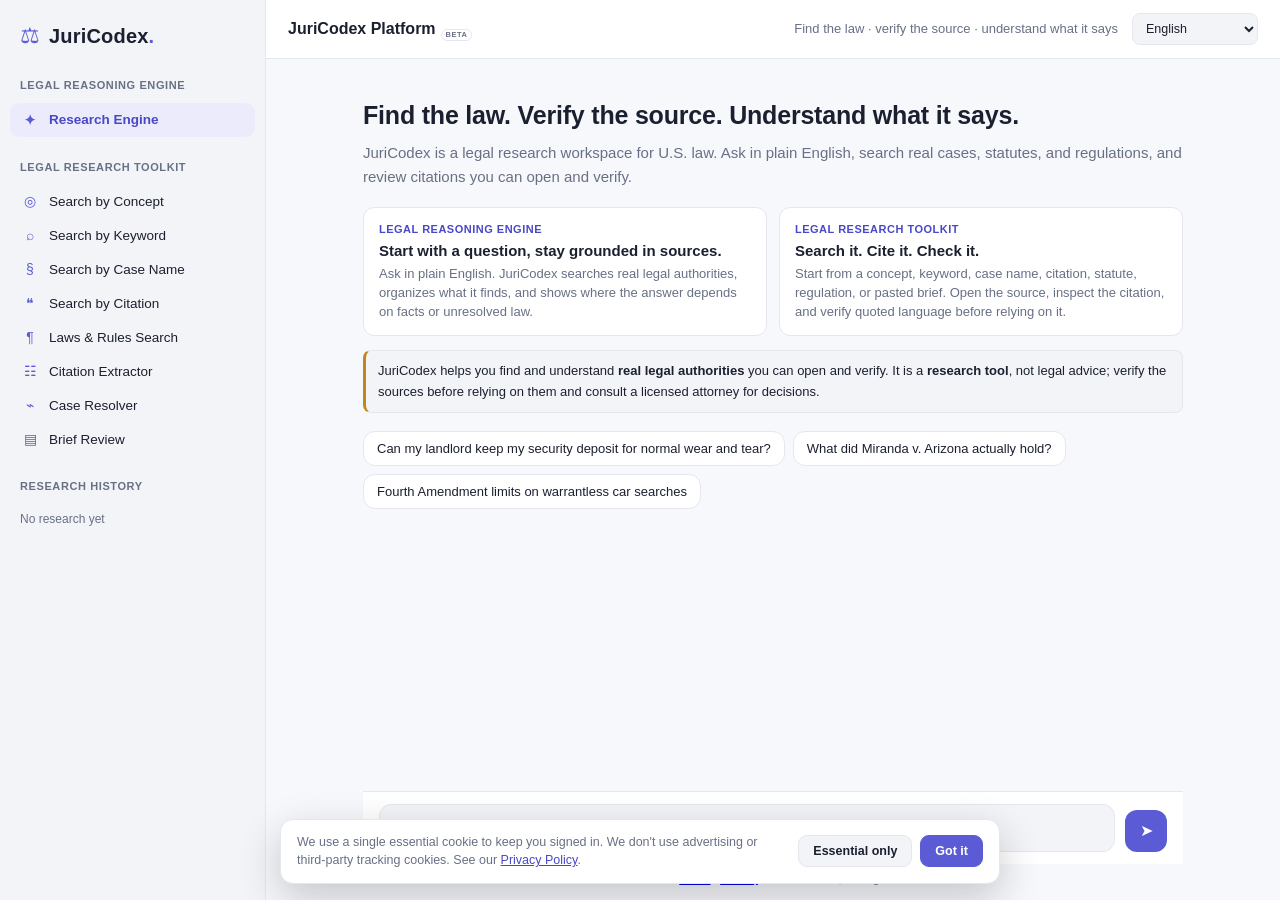
==== web/index.html @ 4fd3acd2 "copy: reposition JuriCodex landing around source-grounded legal research" ====
<!DOCTYPE html>
<html lang="en">
<head>
  <meta charset="UTF-8" />
  <meta name="viewport" content="width=device-width, initial-scale=1.0" />
  <title>JuriCodex — legal research grounded in sources you can verify</title>
  <meta name="description" content="JuriCodex is a legal research workspace for U.S. law. Ask in plain English, search real cases, statutes, and regulations, and review citations you can open and verify." />
  <!-- Backend API base. Empty = same-origin: the backend (juricodex.online)
       serves this frontend and the /api/* routes from the same host, so all
       requests, cookies and the OAuth callback stay first-party. -->
  <meta name="leagle-api-base" content="" />
  <link rel="stylesheet" href="style.css?v=20260612a" />
</head>
<body>
  <div class="app">
    <!-- ── Sidebar ─────────────────────────────────────────────── -->
    <aside class="sidebar" id="sidebar">
      <div class="side-brand">
        <span class="logo">⚖</span><span class="name">JuriCodex<span class="brand-dot">.</span></span>
      </div>

      <nav class="side-nav">
        <div class="nav-group">
          <div class="nav-group-title" data-i18n="nav.engineGroup">Legal Reasoning Engine</div>
          <button class="nav-item active" data-action="new">
            <span class="nav-ico">✦</span><span data-i18n="nav.researchEngine">Research Engine</span>
          </button>
        </div>

        <div class="nav-group">
          <div class="nav-group-title" data-i18n="nav.toolkitGroup">Legal Research Toolkit</div>
          <button class="nav-item" data-tool="concept"><span class="nav-ico">◎</span><span data-i18n="nav.concept">Search by Concept</span></button>
          <button class="nav-item" data-tool="keyword"><span class="nav-ico">⌕</span><span data-i18n="nav.keyword">Search by Keyword</span></button>
          <button class="nav-item" data-tool="case"><span class="nav-ico">§</span><span data-i18n="nav.case">Search by Case Name</span></button>
          <button class="nav-item" data-tool="citation"><span class="nav-ico">❝</span><span data-i18n="nav.citation">Search by Citation</span></button>
          <button class="nav-item" data-tool="laws"><span class="nav-ico">¶</span><span data-i18n="nav.laws">Laws &amp; Rules Search</span></button>
          <button class="nav-item" data-tool="extractor"><span class="nav-ico">☷</span><span data-i18n="nav.extractor">Citation Extractor</span></button>
          <button class="nav-item" data-tool="resolver"><span class="nav-ico">⌁</span><span data-i18n="nav.resolver">Case Resolver</span></button>
          <button class="nav-item" data-tool="brief"><span class="nav-ico">▤</span><span data-i18n="nav.brief">Brief Review</span></button>
        </div>

        <div class="nav-group history-group">
          <div class="nav-group-title" data-i18n="nav.history">Research History</div>
          <div class="history" id="history"></div>
        </div>
      </nav>

      <div class="side-account" id="account"><!-- rendered by app.js --></div>

    </aside>

    <!-- ── Main ────────────────────────────────────────────────── -->
    <div class="main">
      <header class="topbar">
        <button class="hamburger" id="hamburger" aria-label="Menu">☰</button>
        <div class="topbar-title">JuriCodex Platform<span class="beta-badge">Beta</span></div>
        <div class="topbar-tag" data-i18n="topbar.tag">Find the law · verify the source · understand what it says</div>
        <select id="langSelect" class="lang-select" aria-label="Language">
          <option value="en">English</option>
          <option value="es">Español</option>
          <option value="zh">中文</option>
          <option value="zh-TW">繁體中文</option>
          <option value="fr">Français</option>
          <option value="pt">Português</option>
          <option value="ko">한국어</option>
          <option value="ja">日本語</option>
          <option value="vi">Tiếng Việt</option>
        </select>
      </header>

      <main id="chat" class="chat">
        <div class="intro">
          <h1 data-i18n="intro.h1">Find the law. Verify the source. Understand what it says.</h1>
          <p data-i18n="intro.lead">
            JuriCodex is a legal research workspace for U.S. law. Ask in plain English,
            search real cases, statutes, and regulations, and review citations you can
            open and verify.
          </p>
          <div class="platform-split">
            <div class="platform-card">
              <div class="platform-kicker" data-i18n="intro.engineKicker">Legal Reasoning Engine</div>
              <h2 data-i18n="intro.engineTitle">Start with a question, stay grounded in sources.</h2>
              <p data-i18n="intro.engineBody">Ask in plain English. JuriCodex searches real legal authorities, organizes
                what it finds, and shows where the answer depends on facts or unresolved
                law.</p>
            </div>
            <div class="platform-card">
              <div class="platform-kicker" data-i18n="intro.toolkitKicker">Legal Research Toolkit</div>
              <h2 data-i18n="intro.toolkitTitle">Search it. Cite it. Check it.</h2>
              <p data-i18n="intro.toolkitBody">Start from a concept, keyword, case name, citation, statute, regulation,
                or pasted brief. Open the source, inspect the citation, and verify quoted
                language before relying on it.</p>
            </div>
          </div>
          <p class="disclaimer" data-i18n-html="intro.disclaimer">
            JuriCodex helps you find and understand <strong>real legal authorities</strong>
            you can open and verify. It is a <strong>research tool</strong>, not legal
            advice; verify the sources before relying on them and consult a licensed
            attorney for decisions.
          </p>
          <div class="examples">
            <button class="ex">Can my landlord keep my security deposit for normal wear and tear?</button>
            <button class="ex">What did Miranda v. Arizona actually hold?</button>
            <button class="ex">Fourth Amendment limits on warrantless car searches</button>
          </div>
        </div>
      </main>

      <form id="composer" class="composer" autocomplete="off">
        <textarea id="input" rows="1" placeholder="Ask in plain English…  (e.g. wrongful termination after reporting safety violations)"></textarea>
        <button id="send" type="submit" aria-label="Send">➤</button>
      </form>
      <div class="foot">JuriCodex · <a href="/terms.html" target="_blank" rel="noopener">Terms</a> · <a href="/privacy.html" target="_blank" rel="noopener">Privacy</a> · Research tool, not legal advice.</div>
    </div>
  </div>

  <!-- Sign-in gate: shown when a signed-out visitor tries to ask a question. -->
  <div class="login-overlay" id="loginModal" aria-hidden="true">
    <div class="login-card" role="dialog" aria-modal="true" aria-label="Sign in to ask">
      <button class="login-close" id="loginClose" aria-label="Close">✕</button>
      <div class="login-logo">⚖</div>
      <h2 class="login-title" data-i18n="login.title">Sign in to ask</h2>
      <p class="login-sub" data-i18n="login.sub">JuriCodex grounds every answer in real court opinions. Sign in to research and keep your work across devices.</p>
      <div class="login-body"><!-- provider buttons injected by app.js --></div>
      <p class="login-fine" data-i18n="login.fine">Free to use · We never post on your behalf.</p>
    </div>
  </div>

  <!-- Upgrade / pricing dialog: shown on the Upgrade button or a quota 402. -->
  <div class="login-overlay" id="upgradeModal" aria-hidden="true">
    <div class="login-card up-card" role="dialog" aria-modal="true" aria-label="Upgrade JuriCodex">
      <button class="login-close" id="upgradeClose" aria-label="Close">✕</button>
      <h2 class="login-title" data-i18n="upgrade.title">Choose a Platform workspace plan</h2>
      <p class="login-sub" data-i18n="upgrade.sub">Source-backed research, verification, history, and export.</p>
      <div class="up-body"><!-- plan cards injected by app.js --></div>
    </div>
  </div>

  <!-- Account settings dialog: opened from the gear in the sidebar account block. -->
  <div class="login-overlay" id="settingsModal" aria-hidden="true">
    <div class="login-card settings-card" role="dialog" aria-modal="true" aria-label="Settings">
      <button class="login-close" id="settingsClose" aria-label="Close">✕</button>
      <h2 class="login-title" data-i18n="settings.title">Settings</h2>
      <div class="settings-body"><!-- rendered by app.js --></div>
    </div>
  </div>

  <!-- Cookie consent: shown until the visitor accepts or declines. -->
  <div class="cookie-banner" id="cookieBanner" role="dialog" aria-live="polite" aria-label="Cookie notice">
    <div class="cookie-text">
      We use a single essential cookie to keep you signed in. We don't use
      advertising or third-party tracking cookies. See our
      <a href="/privacy.html" target="_blank" rel="noopener">Privacy Policy</a>.
    </div>
    <div class="cookie-actions">
      <button type="button" class="cookie-decline" id="cookieDecline">Essential only</button>
      <button type="button" class="cookie-accept" id="cookieAccept">Got it</button>
    </div>
  </div>

  <script src="app.js?v=20260612a"></script>
</body>
</html>
---- web/style.css ----
:root {
  --bg: #f7f8fb;
  --sidebar: #f3f4f8;
  --panel: #ffffff;
  --panel-2: #f3f4f8;
  --ink: #1b2030;
  --muted: #687085;
  --accent: #5b5bd6;
  --accent-2: #4848c8;
  --accent-soft: #ecebfb;
  --line: #e5e7ee;
  --good: #1f9d63;
  --good-soft: #e6f5ee;
  --warn: #c0871d;
  --maxw: 820px;
  --sidew: 266px;
}

* { box-sizing: border-box; }

html, body {
  margin: 0;
  height: 100%;
  background: var(--bg);
  color: var(--ink);
  font: 15px/1.6 -apple-system, BlinkMacSystemFont, "Segoe UI", Roboto, "Helvetica Neue", Arial, sans-serif;
}

.app { display: flex; height: 100%; }

/* ── Sidebar ──────────────────────────────────────────────────── */
.sidebar {
  flex: 0 0 var(--sidew);
  width: var(--sidew);
  background: var(--sidebar);
  border-right: 1px solid var(--line);
  display: flex;
  flex-direction: column;
  overflow: hidden;
}
.side-brand {
  display: flex; align-items: center; gap: 9px;
  padding: 18px 20px 16px;
}
.side-brand .logo { font-size: 22px; color: var(--accent); }
.side-brand .name { font-weight: 800; font-size: 20px; letter-spacing: .2px; }
.side-brand .brand-dot { color: var(--accent); }
.beta-badge {
  position: relative; top: 3px; margin-left: 5px;
  display: inline-flex; align-items: center; justify-content: center;
  padding: 1px 4px; border: 1px solid var(--line); border-radius: 999px;
  background: var(--panel); color: var(--muted);
  font-size: 7.5px; font-weight: 700; line-height: 1.05; letter-spacing: .45px; text-transform: uppercase;
}

.side-nav { flex: 1; overflow-y: auto; padding: 4px 10px 10px; }
.nav-group { margin-bottom: 18px; }
.nav-group-title {
  font-size: 11px; font-weight: 700; letter-spacing: .6px;
  text-transform: uppercase; color: var(--muted);
  padding: 4px 10px; margin-bottom: 4px;
}
.nav-item {
  display: flex; align-items: center; gap: 10px; width: 100%;
  background: transparent; border: 1px solid transparent;
  color: var(--ink); text-align: left;
  padding: 8px 10px; border-radius: 9px;
  font-size: 13.5px; cursor: pointer;
}
.nav-item:hover { background: #fff; border-color: var(--line); }
.nav-item.active { background: var(--accent-soft); border-color: transparent; color: var(--accent-2); font-weight: 600; }
.nav-ico { width: 18px; text-align: center; color: var(--accent); font-size: 14px; }

.history { display: flex; flex-direction: column; gap: 2px; }
.hist-item {
  display: block; width: 100%; text-align: left;
  background: transparent; border: none; color: var(--ink);
  padding: 7px 10px; border-radius: 8px; cursor: pointer;
  font-size: 12.5px; line-height: 1.35;
  white-space: nowrap; overflow: hidden; text-overflow: ellipsis;
}
.hist-item:hover { background: #fff; }
.hist-item .ht-type { display: block; font-size: 10.5px; color: var(--muted); text-transform: uppercase; letter-spacing: .4px; }
.history:empty::after { content: attr(data-empty); color: var(--muted); font-size: 12px; padding: 6px 10px; display: block; }

/* ── Main column ──────────────────────────────────────────────── */
.main { flex: 1; min-width: 0; display: flex; flex-direction: column; }

.topbar {
  display: flex; align-items: center; gap: 14px;
  padding: 13px 22px;
  border-bottom: 1px solid var(--line);
  background: var(--panel);
  position: sticky; top: 0; z-index: 5;
}
.hamburger { display: none; background: none; border: none; font-size: 20px; cursor: pointer; color: var(--ink); }
.topbar-title { display: inline-flex; align-items: baseline; font-weight: 700; font-size: 16px; }
.topbar-tag { color: var(--muted); font-size: 13px; margin-left: auto; }
.lang-select {
  flex: 0 0 auto;
  min-width: 126px;
  height: 32px;
  border: 1px solid var(--line);
  border-radius: 8px;
  background: var(--panel-2);
  color: var(--ink);
  padding: 0 9px;
  font: inherit;
  font-size: 12.5px;
  cursor: pointer;
}
.lang-select:focus { outline: none; border-color: var(--accent); background: #fff; }

.chat { flex: 1; overflow-y: auto; padding: 26px 18px 8px; }
.chat > * { max-width: var(--maxw); margin-left: auto; margin-right: auto; }

.intro h1 { font-size: 25px; margin: 10px 0 6px; letter-spacing: -.2px; }
.intro p { color: var(--muted); margin: 6px 0; }
.platform-split { display: grid; grid-template-columns: repeat(2, minmax(0, 1fr)); gap: 12px; margin: 18px 0 4px; }
.platform-card {
  background: var(--panel); border: 1px solid var(--line); border-radius: 11px;
  padding: 13px 15px;
}
.platform-card h2 { margin: 3px 0 5px; font-size: 15px; line-height: 1.25; }
.platform-card p { margin: 0; font-size: 13px; line-height: 1.45; }
.platform-kicker {
  color: var(--accent-2); font-size: 11px; font-weight: 800;
  letter-spacing: .5px; text-transform: uppercase;
}
.intro .disclaimer {
  font-size: 13px; color: var(--ink);
  background: var(--panel-2);
  border: 1px solid var(--line);
  border-left: 3px solid var(--warn);
  padding: 10px 12px; border-radius: 8px; margin-top: 14px;
}
.examples { display: flex; flex-wrap: wrap; gap: 8px; margin-top: 18px; }
.ex {
  background: var(--panel); border: 1px solid var(--line); color: var(--ink);
  padding: 9px 13px; border-radius: 12px; font-size: 13px; cursor: pointer; text-align: left;
}
.ex:hover { border-color: var(--accent); background: var(--accent-soft); }

/* ── A research turn ──────────────────────────────────────────── */
.turn { margin: 20px auto; }
.qcard {
  display: flex; align-items: flex-start; gap: 10px;
  background: var(--panel); border: 1px solid var(--line);
  border-radius: 12px; padding: 12px 15px; margin-bottom: 14px;
}
.qcard .ql { font-size: 11px; font-weight: 700; letter-spacing: .5px; text-transform: uppercase; color: var(--accent-2); flex: 0 0 auto; padding-top: 2px; }
.qcard .qt { white-space: pre-wrap; }

/* Stepper */
.stepper { display: flex; align-items: center; gap: 0; margin: 4px 2px 14px; }
.step { display: flex; align-items: center; gap: 8px; color: var(--muted); }
.step .dot {
  width: 22px; height: 22px; border-radius: 50%;
  border: 2px solid var(--line); background: var(--panel);
  display: flex; align-items: center; justify-content: center;
  font-size: 11px; font-weight: 700; color: var(--muted); flex: 0 0 auto;
}
.step .lbl { font-size: 12.5px; font-weight: 600; white-space: nowrap; }
.step-sep { flex: 1; height: 2px; background: var(--line); margin: 0 8px; min-width: 14px; }
.step.active .dot { border-color: var(--accent); color: #fff; background: var(--accent); }
.step.active .lbl { color: var(--accent-2); }
.step.done .dot { border-color: var(--good); background: var(--good); color: #fff; }
.step.done .lbl { color: var(--ink); }
.step.done .dot::after { content: "✓"; }
.step.done .dot .n { display: none; }

.status {
  color: var(--muted); font-size: 13px;
  display: flex; align-items: center; gap: 8px; margin-bottom: 10px;
}
.spinner {
  width: 12px; height: 12px;
  border: 2px solid var(--line); border-top-color: var(--accent);
  border-radius: 50%; animation: spin .7s linear infinite; flex: 0 0 auto;
}
@keyframes spin { to { transform: rotate(360deg); } }

/* Table of Authorities */
.authorities { margin: 4px 0 14px; }
.auth-head {
  display: flex; align-items: baseline; gap: 8px;
  font-size: 12px; font-weight: 700; letter-spacing: .5px;
  text-transform: uppercase; color: var(--muted); margin-bottom: 8px;
}
.auth-head .cnt { color: var(--accent-2); }
.cases { display: flex; flex-direction: column; gap: 10px; }
.case {
  background: var(--panel); border: 1px solid var(--line);
  border-radius: 11px; padding: 12px 14px;
}
.case .row1 { display: flex; align-items: center; gap: 8px; flex-wrap: wrap; }
.case .num {
  flex: 0 0 auto; font-weight: 700; color: var(--accent-2);
  background: var(--accent-soft); border-radius: 6px; padding: 1px 8px; font-size: 12.5px;
}
.case .title { font-weight: 600; }
.case .verified {
  margin-left: auto; flex: 0 0 auto;
  font-size: 11px; font-weight: 700; color: var(--good);
  background: var(--good-soft); border-radius: 20px; padding: 2px 9px;
}
.case .verified::before { content: "✓ "; }
.case .meta { color: var(--muted); font-size: 12.5px; margin: 5px 0 0; }
.case .cites { color: var(--good); font-size: 12px; font-family: ui-monospace, monospace; margin-top: 3px; }
.case .snip { color: var(--muted); font-size: 13px; margin-top: 7px; }
.case a.open { display: inline-block; margin-top: 9px; color: var(--accent-2); text-decoration: none; font-size: 13px; font-weight: 600; }
.case a.open:hover { text-decoration: underline; }
.details-toggle {
  display: inline-block; margin: 9px 0 0 10px; background: transparent;
  border: 1px solid var(--line); color: var(--ink); border-radius: 8px;
  padding: 4px 10px; font-size: 12.5px; font-weight: 600; cursor: pointer;
}
.details-toggle:hover { border-color: var(--accent); color: var(--accent-2); background: var(--accent-soft); }
.case-details {
  margin-top: 9px; padding: 10px 11px; border: 1px solid var(--line);
  border-radius: 9px; background: var(--panel-2); font-size: 12.5px; color: var(--ink);
}
.case-details.loading, .case-details.vr-warn { color: var(--muted); }
.detail-grid { display: grid; grid-template-columns: repeat(2, minmax(0, 1fr)); gap: 7px 12px; }
.detail-grid div { display: flex; flex-direction: column; gap: 1px; min-width: 0; }
.detail-grid b, .detail-cites b, .opinion-inventory b { font-size: 10.5px; color: var(--muted); text-transform: uppercase; letter-spacing: .4px; }
.detail-grid span { overflow-wrap: anywhere; }
.detail-cites { margin-top: 8px; color: var(--good); font-family: ui-monospace, monospace; }
.opinion-inventory { margin-top: 9px; }
.source-availability { display: flex; flex-wrap: wrap; gap: 5px; margin-bottom: 9px; }
.avail {
  display: inline-flex; align-items: center; border: 1px solid var(--line);
  border-radius: 999px; padding: 2px 7px; font-size: 10.5px; font-weight: 700;
  color: var(--muted); background: var(--panel);
}
.avail.yes { color: var(--good); background: var(--good-soft); border-color: #bce4cf; }
.avail.no, .avail.warn { color: var(--warn); background: #fff6e6; border-color: #f1d5a4; }
.focused-passages, .citing-cases, .case-analysis { margin-top: 9px; }
.case-analysis p { margin: 5px 0; line-height: 1.45; }
.case-analysis ul { margin: 6px 0 0; padding-left: 18px; }
.case-analysis li { margin: 3px 0; }
.analysis-limits { margin-top: 6px; color: var(--muted); }
.focused-passages blockquote {
  margin: 6px 0 0; padding: 7px 9px; border-left: 3px solid var(--accent);
  background: var(--panel); border-radius: 7px; color: var(--ink); line-height: 1.45;
}
.citing-group { margin-top: 6px; }
.citing-group > span { color: var(--muted); font-size: 11px; font-weight: 800; text-transform: uppercase; letter-spacing: .4px; }
.citing-cases ul { margin: 4px 0 0; padding-left: 18px; }
.citing-cases li { margin: 3px 0; }
.citing-cases span { color: var(--muted); }
.citing-cases em { color: var(--good); font-style: normal; font-family: ui-monospace, monospace; }
.citing-cases a { color: var(--accent-2); text-decoration: none; font-weight: 600; }
.copy-cite {
  margin-left: 7px; border: 1px solid var(--line); border-radius: 7px; background: var(--panel);
  color: var(--muted); font-size: 10.5px; font-weight: 700; padding: 2px 7px; cursor: pointer;
}
.copy-cite:hover { border-color: var(--accent); color: var(--accent-2); }
.opinion-inventory ul { margin: 5px 0 0; padding-left: 18px; }
.opinion-inventory li { margin: 3px 0; }
.opinion-inventory a { margin-left: 7px; color: var(--accent-2); text-decoration: none; font-weight: 600; }
.opinion-inventory a:hover { text-decoration: underline; }
.op-type, .op-author, .op-text { margin-right: 6px; }
.op-text { color: var(--good); font-weight: 700; font-size: 11px; }
.detail-empty { color: var(--muted); }

.answer {
  background: var(--panel); border: 1px solid var(--line);
  border-radius: 12px; padding: 15px 17px; white-space: pre-wrap;
}
.answer .cite-ref { color: var(--accent-2); font-weight: 600; cursor: pointer; }
.answer.clarify { border-left: 3px solid var(--accent); background: var(--accent-soft); }
.answer.note { color: var(--muted); font-size: 13px; }

/* Final answer rendered from Markdown (streaming uses plain pre-wrap above). */
.answer.rendered { white-space: normal; }
.answer.rendered > :first-child { margin-top: 0; }
.answer.rendered > :last-child { margin-bottom: 0; }
.answer.rendered p { margin: 0 0 10px; }
.answer.rendered ul, .answer.rendered ol { margin: 0 0 10px; padding-left: 22px; }
.answer.rendered li { margin: 3px 0; }
.answer.rendered h3, .answer.rendered h4 { font-size: 14.5px; font-weight: 700; margin: 13px 0 6px; }
.answer.rendered strong { font-weight: 700; }
.answer.rendered em { font-style: italic; }
.answer.rendered code {
  background: var(--panel-2); border: 1px solid var(--line); border-radius: 4px;
  padding: 0 4px; font-size: 12.5px; font-family: ui-monospace, monospace;
}

/* Copy-answer action */
.answer-actions { display: flex; justify-content: flex-end; margin-top: 8px; }
.copy-btn {
  background: var(--panel); border: 1px solid var(--line); color: var(--muted);
  border-radius: 8px; padding: 5px 12px; font-size: 12px; cursor: pointer;
}
.copy-btn:hover { border-color: var(--accent); color: var(--accent-2); }
.copy-btn.copied { color: var(--good); border-color: var(--good); }

/* ── Composer ─────────────────────────────────────────────────── */
.composer {
  display: flex; gap: 10px; align-items: flex-end;
  padding: 12px 16px; border-top: 1px solid var(--line);
  background: var(--panel); max-width: var(--maxw); margin: 0 auto; width: 100%;
}
#input {
  flex: 1; resize: none;
  background: var(--panel-2); border: 1px solid var(--line); color: var(--ink);
  border-radius: 12px; padding: 11px 14px; font: inherit; max-height: 160px;
}
#input:focus { outline: none; border-color: var(--accent); background: #fff; }
#send {
  flex: 0 0 auto; width: 42px; height: 42px; border: none; border-radius: 12px;
  background: var(--accent); color: #fff; font-size: 16px; cursor: pointer;
}
#send:hover { background: var(--accent-2); }
#send:disabled { opacity: .5; cursor: default; }

/* Cytator (treatment) badge — good-law signal on a case card. */
.treatment { margin-top: 6px; }
.cytator {
  display: inline-block; font-size: 11.5px; font-weight: 600;
  padding: 2px 9px; border-radius: 20px; cursor: help;
  border: 1px solid var(--line);
}
.cyt-landmark { color: #0f7a3d; background: #e6f5ee; border-color: #bce4cf; }
.cyt-frequently-cited { color: var(--accent-2); background: var(--accent-soft); border-color: transparent; }
.cyt-cited { color: #5b6675; background: var(--panel-2); }
.cyt-rarely-cited { color: #8a93a3; background: var(--panel-2); }

/* Federal regulation (CFR) cards — reuse case styling, distinct accent. */
.statutes { margin: 4px 0 14px; }
.statlist { display: flex; flex-direction: column; gap: 10px; }
.statute {
  background: var(--panel); border: 1px solid var(--line);
  border-left: 3px solid var(--accent); border-radius: 11px; padding: 12px 14px;
}
.statute .row1 { display: flex; align-items: center; gap: 8px; flex-wrap: wrap; }
.statute .rnum {
  flex: 0 0 auto; font-weight: 700; color: var(--accent-2);
  background: var(--accent-soft); border-radius: 6px; padding: 1px 8px; font-size: 12.5px;
}
.statute .title { font-weight: 600; font-family: ui-monospace, monospace; font-size: 13.5px; }
.statute .meta { color: var(--muted); font-size: 12.5px; margin: 5px 0 0; }
.statute .snip { color: var(--muted); font-size: 13px; margin-top: 7px; }
.statute a.open { display: inline-block; margin-top: 9px; color: var(--accent-2); text-decoration: none; font-size: 13px; font-weight: 600; }
.statute a.open:hover { text-decoration: underline; }

/* Brief Review */
.brief-review { margin: 4px 0 14px; }
.brief-table-wrap { overflow-x: auto; border: 1px solid var(--line); border-radius: 11px; background: var(--panel); }
.brief-table { width: 100%; border-collapse: collapse; font-size: 12.5px; min-width: 720px; }
.brief-table th, .brief-table td { text-align: left; vertical-align: top; padding: 9px 10px; border-bottom: 1px solid var(--line); }
.brief-table th { color: var(--muted); font-size: 10.5px; text-transform: uppercase; letter-spacing: .5px; background: var(--panel-2); }
.brief-table tr:last-child td { border-bottom: none; }
.br-num { color: var(--accent-2); font-weight: 800; }
.br-ref, .br-case { font-weight: 700; color: var(--ink); }
.br-kind, .br-meta { color: var(--muted); font-size: 11.5px; }
.br-cites { color: var(--good); font-size: 11.5px; font-family: ui-monospace, monospace; margin-top: 2px; }
.br-miss { color: var(--warn); font-weight: 700; }
.br-ok { color: var(--good); font-weight: 700; }
.br-warn { color: var(--warn); font-weight: 700; }
.br-quote { margin-top: 4px; color: var(--muted); font-weight: 400; line-height: 1.35; }
.support-status {
  display: inline-flex; align-items: center; border-radius: 999px;
  padding: 2px 8px; font-size: 11px; font-weight: 800; border: 1px solid var(--line);
}
.support-ok { color: var(--good); background: var(--good-soft); border-color: #bce4cf; }
.support-weak { color: #9b6a00; background: #fff6e6; border-color: #f1d5a4; }
.support-bad { color: #c0392b; background: #fdecea; border-color: #f5c2bd; }
.support-review { color: var(--muted); background: var(--panel-2); }
.br-reason, .br-prop { margin-top: 4px; color: var(--muted); line-height: 1.35; }
.br-prop { font-style: italic; }

/* Deep Research plan */
.research-plan, .citation-extract { margin: 4px 0 14px; }
.plan-box {
  border: 1px solid var(--line); border-radius: 11px; background: var(--panel);
  padding: 11px 13px; font-size: 12.5px;
}
.plan-box p { margin: 0 0 8px; color: var(--muted); }
.plan-box ol { margin: 0; padding-left: 20px; }
.plan-box li { margin: 5px 0; }
.plan-box li span { display: block; color: var(--muted); line-height: 1.35; }
.depends { margin-top: 8px; color: var(--muted); }

.foot { text-align: center; color: var(--muted); font-size: 11.5px; padding: 6px 0 12px; }

/* ── Quote verification (per case) + Export ───────────────────── */
.answer-actions { display: flex; gap: 8px; }
.export-btn {
  background: var(--panel); border: 1px solid var(--line); color: var(--ink);
  padding: 5px 11px; border-radius: 8px; font-size: 12.5px; font-weight: 600; cursor: pointer;
}
.export-btn:hover { border-color: var(--accent); color: var(--accent-2); }
.verify { margin-top: 9px; }
.verify-toggle {
  background: none; border: none; color: var(--accent-2); cursor: pointer;
  font-size: 12.5px; font-weight: 600; padding: 0;
}
.verify-toggle:hover { text-decoration: underline; }
.verify-box { margin-top: 8px; display: flex; flex-direction: column; gap: 6px; }
.verify-q {
  width: 100%; resize: vertical; border: 1px solid var(--line); border-radius: 8px;
  padding: 7px 9px; font: inherit; font-size: 13px; background: var(--panel); color: var(--ink);
}
.verify-run {
  align-self: flex-start; background: var(--accent); border: 1px solid var(--accent);
  color: #fff; padding: 5px 13px; border-radius: 8px; font-size: 12.5px; font-weight: 600; cursor: pointer;
}
.verify-run:hover { background: var(--accent-2); }
.verify-run:disabled { opacity: .6; cursor: default; }
.verify-result { font-size: 12.5px; line-height: 1.5; }
.verify-result.vr-ok { color: var(--good); }
.verify-result.vr-miss { color: #c0392b; }
.verify-result.vr-warn { color: var(--warn); }
.vr-ctx {
  margin-top: 5px; padding: 7px 9px; background: var(--good-soft); border-radius: 7px;
  color: var(--ink); font-size: 12.5px; font-style: italic;
}

/* ── Account block (sidebar) ──────────────────────────────────── */
.side-account { padding: 8px 12px; border-top: 1px solid var(--line); }
.side-account:empty { display: none; }
.acc-signin-wrap { display: flex; flex-direction: column; gap: 7px; }
.acc-hint { font-size: 11.5px; color: var(--muted); line-height: 1.4; margin-bottom: 2px; }
.acc-signin {
  display: flex; align-items: center; gap: 8px; width: 100%;
  background: var(--panel); border: 1px solid var(--line); color: var(--ink);
  padding: 8px 11px; border-radius: 9px; font-size: 13px; font-weight: 600; cursor: pointer;
}
.acc-signin:hover { border-color: var(--accent); background: var(--accent-soft); color: var(--accent-2); }
.acc-ico { font-size: 14px; }

/* ── Sign-in gate modal ─────────────────────────────── */
.login-overlay {
  position: fixed; inset: 0; z-index: 50;
  display: none; align-items: center; justify-content: center;
  background: rgba(20, 22, 34, 0.45); backdrop-filter: blur(3px);
  padding: 20px;
}
.login-overlay.open { display: flex; }
.login-card {
  position: relative; width: 100%; max-width: 380px;
  background: var(--panel); border: 1px solid var(--line); border-radius: 16px;
  padding: 30px 26px 22px; text-align: center;
  box-shadow: 0 18px 50px rgba(20, 22, 34, 0.25);
}
.login-close {
  position: absolute; top: 12px; right: 12px;
  width: 30px; height: 30px; border: none; border-radius: 8px;
  background: transparent; color: var(--muted); font-size: 15px; cursor: pointer;
}
.login-close:hover { background: var(--panel-2); color: var(--ink); }
.login-logo {
  width: 46px; height: 46px; margin: 0 auto 12px;
  display: flex; align-items: center; justify-content: center;
  font-size: 24px; border-radius: 12px;
  background: var(--accent-soft); color: var(--accent-2);
}
.login-title { margin: 0 0 6px; font-size: 19px; font-weight: 700; color: var(--ink); }
.login-sub { margin: 0 0 18px; font-size: 13px; line-height: 1.5; color: var(--muted); }
.login-body { display: flex; flex-direction: column; gap: 9px; }
.login-provider {
  display: flex; align-items: center; justify-content: center; gap: 9px; width: 100%;
  background: var(--accent); border: 1px solid var(--accent); color: #fff;
  padding: 11px 14px; border-radius: 10px; font-size: 14px; font-weight: 600; cursor: pointer;
}
.login-provider:hover { background: var(--accent-2); border-color: var(--accent-2); }
.login-hint { font-size: 13px; color: var(--muted); padding: 8px 0; }
.login-fine { margin: 16px 0 0; font-size: 11px; color: var(--muted); }
.login-fine a { color: var(--accent-2); text-decoration: none; }
.login-fine a:hover { text-decoration: underline; }

/* Account upgrade button + upgrade modal */
.acc-upgrade {
  margin-top: 8px; width: 100%;
  background: var(--accent); border: 1px solid var(--accent); color: #fff;
  padding: 8px 11px; border-radius: 9px; font-size: 12.5px; font-weight: 700; cursor: pointer;
}
.acc-upgrade:hover { background: var(--accent-2); }
.acc-manage {
  margin-top: 8px; width: 100%;
  background: var(--panel); border: 1px solid var(--line); color: var(--ink);
  padding: 8px 11px; border-radius: 9px; font-size: 12.5px; font-weight: 700; cursor: pointer;
}
.acc-manage:hover { border-color: var(--accent); color: var(--accent-2); background: var(--accent-soft); }
.acc-delete {
  margin-top: 8px; width: 100%;
  background: transparent; border: 1px solid var(--line); color: var(--muted);
  padding: 7px 10px; border-radius: 9px; font-size: 11.5px; font-weight: 700; cursor: pointer;
}
.acc-delete:hover { border-color: var(--warn); color: var(--warn); background: var(--warn-soft, #fff6e6); }
.acc-email-warn {
  margin-top: 8px; padding: 7px 9px; border: 1px solid var(--warn); border-radius: 9px;
  color: var(--warn); background: var(--warn-soft, #fff6e6); font-size: 11.5px; line-height: 1.35;
}
.up-card { max-width: 430px; padding: 26px 26px 22px; }
.up-body { display: flex; flex-direction: column; gap: 10px; text-align: left; }
.up-quota { margin: 0 0 4px; font-size: 12.5px; color: var(--warn); text-align: center; }
.billing-cycle {
  display: grid; grid-template-columns: 1fr 1fr; gap: 4px;
  background: var(--panel-2); border: 1px solid var(--line); border-radius: 10px;
  padding: 4px; margin: 0 0 2px;
}
.cycle-btn {
  border: 0; background: transparent; color: var(--muted); border-radius: 7px;
  padding: 7px 10px; font-size: 12.5px; font-weight: 700; cursor: pointer;
  display: inline-flex; align-items: center; justify-content: center; gap: 7px;
}
.cycle-btn.active { background: var(--panel); color: var(--ink); box-shadow: 0 1px 4px rgba(20,22,34,.08); }
.cycle-save {
  color: var(--good); background: var(--good-soft); border: 1px solid #bce4cf;
  border-radius: 999px; padding: 1px 8px; font-size: 10px; line-height: 1.35;
  white-space: nowrap; font-weight: 800;
}
.up-plan {
  display: grid; grid-template-columns: 1fr auto; gap: 2px 12px; width: 100%;
  background: var(--panel); border: 1px solid var(--line); border-radius: 11px;
  padding: 13px 14px; cursor: pointer; text-align: left;
}
.up-plan:hover { border-color: var(--accent); background: var(--accent-soft); }
.up-plan.loading { opacity: .72; cursor: wait; }
.up-featured { border-color: rgba(91,91,214,.35); box-shadow: inset 3px 0 0 var(--accent); }
.up-plan-name { font-size: 14px; font-weight: 700; color: var(--ink); }
.up-plan-price { font-size: 14px; font-weight: 700; color: var(--accent-2); text-align: right; }
.up-plan-cycle { grid-column: 1 / -1; font-size: 10.5px; color: var(--muted); text-transform: uppercase; letter-spacing: .5px; font-weight: 700; }
.up-plan-pitch { grid-column: 1 / -1; font-size: 12px; color: var(--muted); line-height: 1.38; }
.up-note {
  margin-top: 2px; padding: 9px 10px; border-radius: 9px;
  color: var(--muted); font-size: 11.5px; line-height: 1.45; text-align: center;
}
.up-note a { color: var(--accent-2); font-weight: 700; text-decoration: none; }
.up-note a:hover { text-decoration: underline; }
.acc-user { display: flex; align-items: center; gap: 9px; }
.acc-avatar {
  width: 30px; height: 30px; border-radius: 50%; flex: 0 0 auto;
  object-fit: cover; background: var(--accent-soft);
}
.acc-initial {
  display: flex; align-items: center; justify-content: center;
  color: var(--accent-2); font-weight: 700; font-size: 14px;
}
.acc-meta { flex: 1; min-width: 0; }
.acc-name { font-size: 13px; font-weight: 600; white-space: nowrap; overflow: hidden; text-overflow: ellipsis; }
.acc-plan { font-size: 11px; color: var(--muted); text-transform: capitalize; }
.acc-logout {
  flex: 0 0 auto; background: transparent; border: 1px solid var(--line);
  color: var(--muted); border-radius: 8px; padding: 5px 8px;
  font-size: 11.5px; font-weight: 700; cursor: pointer;
}
.acc-logout:hover { border-color: var(--warn); color: var(--warn); }

/* Settings gear (account row) + signed-out settings link */
.acc-settings {
  flex: 0 0 auto; background: transparent; border: 1px solid var(--line);
  color: var(--muted); border-radius: 8px; width: 30px; height: 30px;
  font-size: 15px; line-height: 1; cursor: pointer;
  display: flex; align-items: center; justify-content: center;
}
.acc-settings:hover { border-color: var(--accent); color: var(--accent-2); background: var(--accent-soft); }
.acc-settings-link {
  margin-top: 2px; width: 100%; background: transparent; border: 1px solid var(--line);
  color: var(--muted); border-radius: 9px; padding: 7px 10px;
  font-size: 12px; font-weight: 700; cursor: pointer;
}
.acc-settings-link:hover { border-color: var(--accent); color: var(--accent-2); background: var(--accent-soft); }

/* ── Settings modal ───────────────────────────────────────────── */
.settings-card { max-width: 440px; padding: 28px 26px 22px; text-align: left; }
.settings-body { display: flex; flex-direction: column; gap: 18px; margin-top: 8px; }
.set-section { display: flex; flex-direction: column; gap: 8px; }
.set-section + .set-section { border-top: 1px solid var(--line); padding-top: 16px; }
.set-label { font-size: 11px; font-weight: 800; letter-spacing: .5px; text-transform: uppercase; color: var(--muted); }
.set-row { display: flex; gap: 8px; align-items: center; flex-wrap: wrap; }
.set-input {
  flex: 1 1 160px; min-width: 0; padding: 9px 11px; font: inherit; font-size: 13px;
  border: 1px solid var(--line); border-radius: 9px; background: var(--panel-2); color: var(--ink);
}
.set-input:focus { outline: none; border-color: var(--accent); background: #fff; }
select.set-input { width: 100%; flex-basis: 100%; cursor: pointer; }
.set-btn {
  flex: 0 0 auto; padding: 9px 14px; border-radius: 9px; font-size: 12.5px; font-weight: 700;
  cursor: pointer; border: 1px solid var(--line); background: var(--panel); color: var(--ink);
}
.set-btn:hover { border-color: var(--accent); color: var(--accent-2); background: var(--accent-soft); }
.set-btn.primary { background: var(--accent); border-color: var(--accent); color: #fff; }
.set-btn.primary:hover { background: var(--accent-2); border-color: var(--accent-2); color: #fff; }
.set-btn.danger { color: var(--warn); }
.set-btn.danger:hover { border-color: var(--warn); color: var(--warn); background: var(--warn-soft, #fff6e6); }
.set-email-row { display: flex; align-items: center; gap: 8px; flex-wrap: wrap; }
.set-email { font-size: 13.5px; font-weight: 600; color: var(--ink); word-break: break-all; }
.set-email.muted { color: var(--muted); font-weight: 500; }
.set-badge { font-size: 10.5px; font-weight: 800; padding: 2px 8px; border-radius: 999px; }
.set-badge.ok { color: #1f7a4d; background: #e7f6ee; border: 1px solid #bfe6d0; }
.set-help { margin: 0; font-size: 12px; line-height: 1.45; color: var(--muted); }
.set-note { margin: 0; font-size: 13px; line-height: 1.5; color: var(--muted); }
.set-actions { display: flex; gap: 8px; flex-wrap: wrap; }

/* ── Responsive: off-canvas sidebar ───────────────────────────── */
@media (max-width: 860px) {
  .sidebar {
    position: fixed; top: 0; left: 0; bottom: 0; z-index: 30;
    transform: translateX(-100%); transition: transform .22s ease;
    box-shadow: 0 0 40px rgba(0,0,0,.18);
  }
  .app.nav-open .sidebar { transform: translateX(0); }
  .hamburger { display: block; }
  .topbar { gap: 10px; }
  .topbar-tag { display: none; }
  .app.nav-open::after {
    content: ""; position: fixed; inset: 0; background: rgba(0,0,0,.35); z-index: 20;
  }
}

/* Tablet / small-phone refinement: tighten the chat column so cards, the
   composer and the legal pages don't crowd the edges or overflow. */
@media (max-width: 600px) {
  .chat, .composer-wrap, .intro { padding-left: 12px; padding-right: 12px; }
  .platform-split { grid-template-columns: 1fr; }
  .case, .statute { padding: 11px 12px; }
  .detail-grid { grid-template-columns: 1fr; }
  .toast { max-width: calc(100vw - 24px); }
  .cookie-banner { left: 10px; right: 10px; bottom: 10px; flex-direction: column; align-items: stretch; }
  .cookie-banner .cookie-actions { justify-content: stretch; }
  .cookie-banner .cookie-actions button { flex: 1; }
}

/* ── Transient toast ──────────────────────────────────────────── */
.toast-host {
  position: fixed; top: 14px; left: 50%; transform: translateX(-50%);
  z-index: 60; display: flex; flex-direction: column; gap: 8px; align-items: center;
  pointer-events: none;
}
.toast {
  max-width: 360px; background: var(--ink); color: #fff;
  padding: 10px 15px; border-radius: 10px; font-size: 13px; line-height: 1.4;
  box-shadow: 0 10px 30px rgba(20,22,34,.28);
  opacity: 0; transform: translateY(-6px); transition: opacity .25s ease, transform .25s ease;
}
.toast.show { opacity: 1; transform: translateY(0); }

/* ── Non-fatal answer warning (e.g. citation-integrity check) ──── */
.answer-warn {
  margin: 4px 0 8px; padding: 8px 11px;
  background: var(--warn-soft, #fff6e6); border: 1px solid var(--warn, #b9770e);
  border-radius: 9px; color: var(--warn, #8a5a06); font-size: 12.5px; line-height: 1.45;
}

/* ── Cookie consent banner ────────────────────────────────────── */
.cookie-banner {
  position: fixed; left: 16px; right: 16px; bottom: 16px; z-index: 55;
  display: none; align-items: center; gap: 14px; flex-wrap: wrap;
  max-width: 720px; margin: 0 auto;
  background: var(--panel); border: 1px solid var(--line); border-radius: 13px;
  padding: 13px 16px; box-shadow: 0 14px 40px rgba(20,22,34,.22);
}
.cookie-banner.open { display: flex; }
.cookie-text { flex: 1; min-width: 220px; font-size: 12.5px; line-height: 1.5; color: var(--muted); }
.cookie-text a { color: var(--accent-2); }
.cookie-actions { display: flex; gap: 8px; }
.cookie-actions button {
  border-radius: 9px; padding: 8px 14px; font-size: 12.5px; font-weight: 600; cursor: pointer;
  border: 1px solid var(--line); background: var(--panel-2); color: var(--ink);
}
.cookie-actions .cookie-accept { background: var(--accent); border-color: var(--accent); color: #fff; }
.cookie-actions .cookie-accept:hover { background: var(--accent-2); border-color: var(--accent-2); }
.cookie-actions .cookie-decline:hover { border-color: var(--muted); }
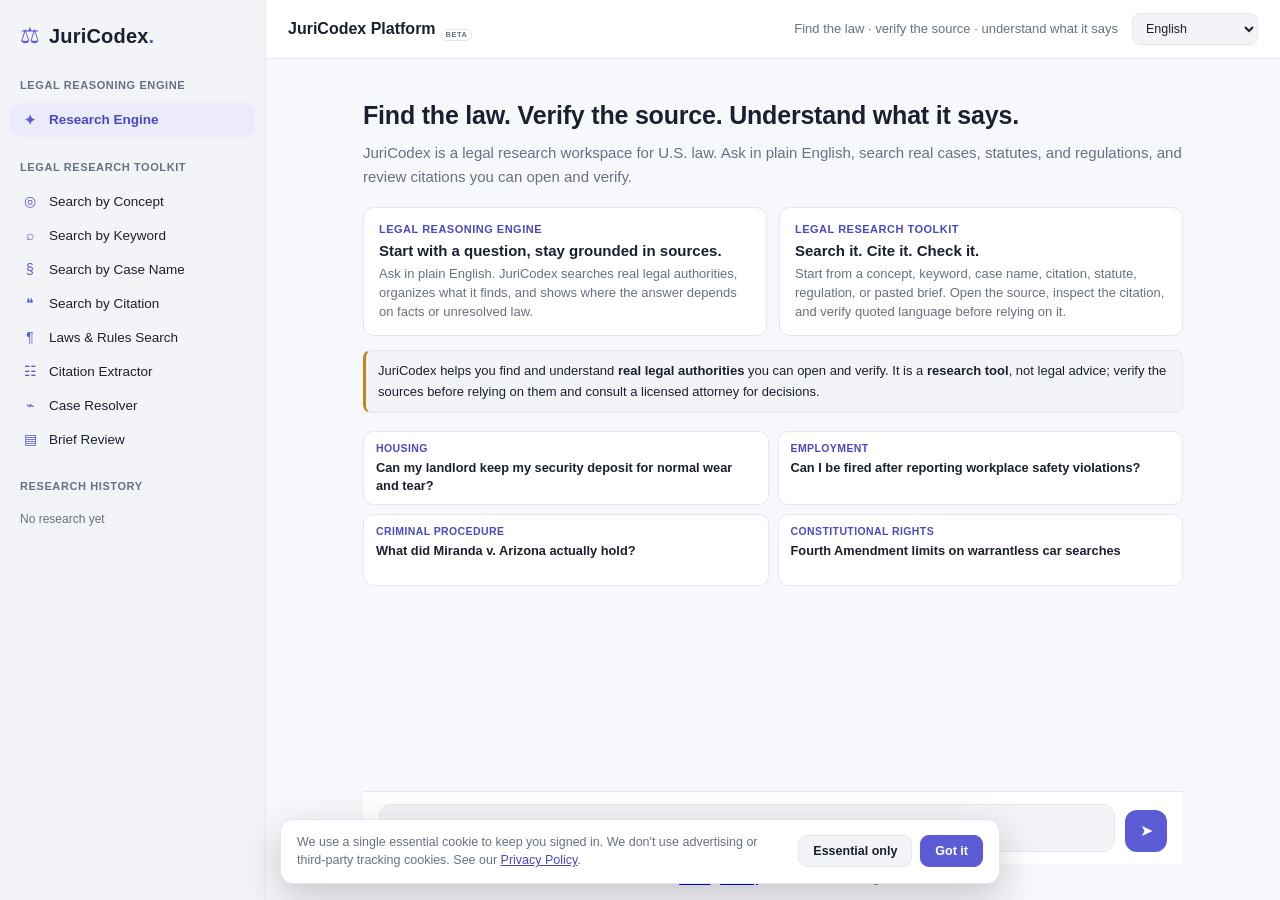
==== commit 924b54f0: "feat: add launch research example cards" ====
--- a/web/index.html
+++ b/web/index.html
@@ -9,7 +9,7 @@
        serves this frontend and the /api/* routes from the same host, so all
        requests, cookies and the OAuth callback stay first-party. -->
   <meta name="leagle-api-base" content="" />
-  <link rel="stylesheet" href="style.css?v=20260612a" />
+  <link rel="stylesheet" href="style.css?v=20260612b" />
 </head>
 <body>
   <div class="app">
@@ -99,9 +99,10 @@
             attorney for decisions.
           </p>
           <div class="examples">
-            <button class="ex">Can my landlord keep my security deposit for normal wear and tear?</button>
-            <button class="ex">What did Miranda v. Arizona actually hold?</button>
-            <button class="ex">Fourth Amendment limits on warrantless car searches</button>
+            <button class="ex" data-label="Housing" data-question="Can my landlord keep my security deposit for normal wear and tear?"><span>Housing</span><strong>Can my landlord keep my security deposit for normal wear and tear?</strong></button>
+            <button class="ex" data-label="Employment" data-question="Can I be fired after reporting workplace safety violations?"><span>Employment</span><strong>Can I be fired after reporting workplace safety violations?</strong></button>
+            <button class="ex" data-label="Criminal procedure" data-question="What did Miranda v. Arizona actually hold?"><span>Criminal procedure</span><strong>What did Miranda v. Arizona actually hold?</strong></button>
+            <button class="ex" data-label="Constitutional rights" data-question="Fourth Amendment limits on warrantless car searches"><span>Constitutional rights</span><strong>Fourth Amendment limits on warrantless car searches</strong></button>
           </div>
         </div>
       </main>
@@ -158,6 +159,6 @@
     </div>
   </div>
 
-  <script src="app.js?v=20260612a"></script>
+  <script src="app.js?v=20260612b"></script>
 </body>
 </html>
--- a/web/style.css
+++ b/web/style.css
@@ -134,11 +134,14 @@
   border-left: 3px solid var(--warn);
   padding: 10px 12px; border-radius: 8px; margin-top: 14px;
 }
-.examples { display: flex; flex-wrap: wrap; gap: 8px; margin-top: 18px; }
+.examples { display: grid; grid-template-columns: repeat(2, minmax(0, 1fr)); gap: 9px; margin-top: 18px; }
 .ex {
   background: var(--panel); border: 1px solid var(--line); color: var(--ink);
-  padding: 9px 13px; border-radius: 12px; font-size: 13px; cursor: pointer; text-align: left;
-}
+  padding: 10px 12px; border-radius: 10px; font-size: 13px; cursor: pointer; text-align: left;
+  min-height: 72px; display: flex; flex-direction: column; gap: 5px;
+}
+.ex span { color: var(--accent-2); font-size: 10.5px; font-weight: 800; text-transform: uppercase; letter-spacing: .4px; }
+.ex strong { font-size: 12.8px; line-height: 1.35; font-weight: 650; }
 .ex:hover { border-color: var(--accent); background: var(--accent-soft); }
 
 /* ── A research turn ──────────────────────────────────────────── */
@@ -616,6 +619,7 @@
    composer and the legal pages don't crowd the edges or overflow. */
 @media (max-width: 600px) {
   .chat, .composer-wrap, .intro { padding-left: 12px; padding-right: 12px; }
+  .examples { grid-template-columns: 1fr; }
   .platform-split { grid-template-columns: 1fr; }
   .case, .statute { padding: 11px 12px; }
   .detail-grid { grid-template-columns: 1fr; }
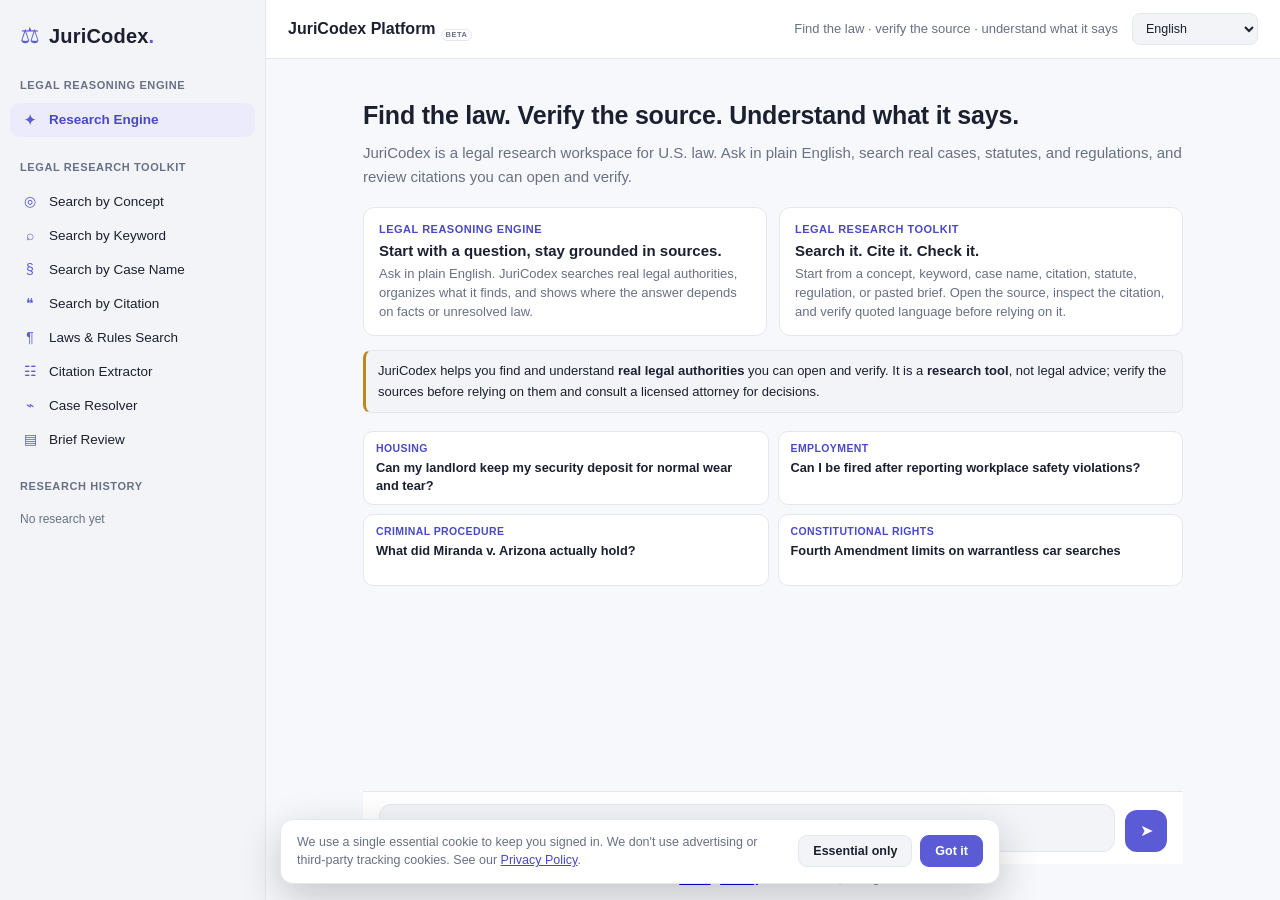
==== commit 84b4eb8c: "ui: allow deleting research history items" ====
--- a/web/index.html
+++ b/web/index.html
@@ -5,11 +5,20 @@
   <meta name="viewport" content="width=device-width, initial-scale=1.0" />
   <title>JuriCodex — legal research grounded in sources you can verify</title>
   <meta name="description" content="JuriCodex is a legal research workspace for U.S. law. Ask in plain English, search real cases, statutes, and regulations, and review citations you can open and verify." />
+  <link rel="canonical" href="https://juricodex.online/" />
+  <meta property="og:type" content="website" />
+  <meta property="og:site_name" content="JuriCodex" />
+  <meta property="og:title" content="JuriCodex — source-grounded legal research" />
+  <meta property="og:description" content="Find U.S. legal authorities, inspect citations, and verify sources you can open." />
+  <meta property="og:url" content="https://juricodex.online/" />
+  <meta name="twitter:card" content="summary" />
+  <meta name="twitter:title" content="JuriCodex — source-grounded legal research" />
+  <meta name="twitter:description" content="Find U.S. legal authorities, inspect citations, and verify sources you can open." />
   <!-- Backend API base. Empty = same-origin: the backend (juricodex.online)
        serves this frontend and the /api/* routes from the same host, so all
        requests, cookies and the OAuth callback stay first-party. -->
   <meta name="leagle-api-base" content="" />
-  <link rel="stylesheet" href="style.css?v=20260612b" />
+  <link rel="stylesheet" href="style.css?v=20260613b" />
 </head>
 <body>
   <div class="app">
@@ -159,6 +168,6 @@
     </div>
   </div>
 
-  <script src="app.js?v=20260612b"></script>
+  <script src="app.js?v=20260613b"></script>
 </body>
 </html>
--- a/web/style.css
+++ b/web/style.css
@@ -72,6 +72,7 @@
 .nav-ico { width: 18px; text-align: center; color: var(--accent); font-size: 14px; }
 
 .history { display: flex; flex-direction: column; gap: 2px; }
+.hist-row { display: grid; grid-template-columns: 1fr 24px; gap: 3px; align-items: stretch; }
 .hist-item {
   display: block; width: 100%; text-align: left;
   background: transparent; border: none; color: var(--ink);
@@ -79,8 +80,14 @@
   font-size: 12.5px; line-height: 1.35;
   white-space: nowrap; overflow: hidden; text-overflow: ellipsis;
 }
-.hist-item:hover { background: #fff; }
+.hist-item:hover, .hist-row:hover .hist-item { background: #fff; }
 .hist-item .ht-type { display: block; font-size: 10.5px; color: var(--muted); text-transform: uppercase; letter-spacing: .4px; }
+.hist-del {
+  width: 24px; min-width: 24px; border: none; border-radius: 8px;
+  background: transparent; color: var(--muted); cursor: pointer;
+  font-size: 16px; line-height: 1; display: flex; align-items: center; justify-content: center;
+}
+.hist-del:hover { background: var(--warn-soft, #fff6e6); color: var(--warn); }
 .history:empty::after { content: attr(data-empty); color: var(--muted); font-size: 12px; padding: 6px 10px; display: block; }
 
 /* ── Main column ──────────────────────────────────────────────── */
@@ -273,6 +280,13 @@
 }
 .answer .cite-ref { color: var(--accent-2); font-weight: 600; cursor: pointer; }
 .answer.clarify { border-left: 3px solid var(--accent); background: var(--accent-soft); }
+.retry-note { display: flex; align-items: center; justify-content: space-between; gap: 12px; }
+.retry-btn {
+  flex: 0 0 auto; border: 1px solid var(--accent); background: var(--accent);
+  color: #fff; border-radius: 8px; padding: 6px 12px; font-size: 12.5px;
+  font-weight: 700; cursor: pointer;
+}
+.retry-btn:hover { background: var(--accent-2); border-color: var(--accent-2); }
 .answer.note { color: var(--muted); font-size: 13px; }
 
 /* Final answer rendered from Markdown (streaming uses plain pre-wrap above). */
@@ -546,18 +560,19 @@
 .acc-meta { flex: 1; min-width: 0; }
 .acc-name { font-size: 13px; font-weight: 600; white-space: nowrap; overflow: hidden; text-overflow: ellipsis; }
 .acc-plan { font-size: 11px; color: var(--muted); text-transform: capitalize; }
+.acc-actions { display: grid; grid-template-columns: 1fr 1fr; gap: 7px; margin-top: 8px; }
 .acc-logout {
-  flex: 0 0 auto; background: transparent; border: 1px solid var(--line);
-  color: var(--muted); border-radius: 8px; padding: 5px 8px;
-  font-size: 11.5px; font-weight: 700; cursor: pointer;
+  width: 100%; background: transparent; border: 1px solid var(--line);
+  color: var(--muted); border-radius: 9px; padding: 7px 10px;
+  font-size: 12px; font-weight: 700; cursor: pointer;
 }
 .acc-logout:hover { border-color: var(--warn); color: var(--warn); }
 
 /* Settings gear (account row) + signed-out settings link */
 .acc-settings {
-  flex: 0 0 auto; background: transparent; border: 1px solid var(--line);
-  color: var(--muted); border-radius: 8px; width: 30px; height: 30px;
-  font-size: 15px; line-height: 1; cursor: pointer;
+  width: 100%; background: transparent; border: 1px solid var(--line);
+  color: var(--muted); border-radius: 9px; padding: 7px 10px;
+  font-size: 12px; font-weight: 700; line-height: 1.2; cursor: pointer;
   display: flex; align-items: center; justify-content: center;
 }
 .acc-settings:hover { border-color: var(--accent); color: var(--accent-2); background: var(--accent-soft); }
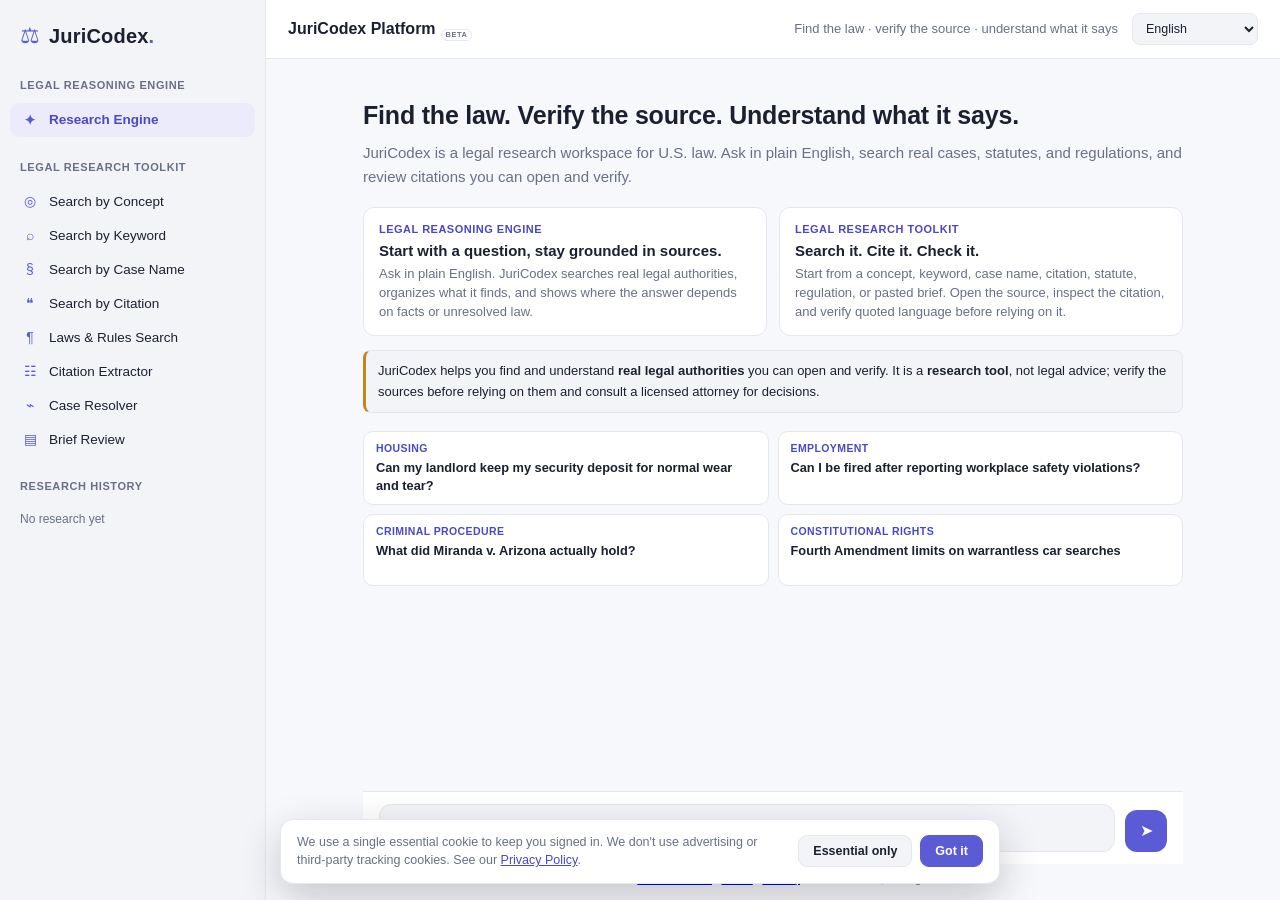
==== commit 6a00a59c: "content: add JuriCodex launch research note" ====
--- a/web/index.html
+++ b/web/index.html
@@ -18,7 +18,7 @@
        serves this frontend and the /api/* routes from the same host, so all
        requests, cookies and the OAuth callback stay first-party. -->
   <meta name="leagle-api-base" content="" />
-  <link rel="stylesheet" href="style.css?v=20260613b" />
+  <link rel="stylesheet" href="style.css?v=20260613c" />
 </head>
 <body>
   <div class="app">
@@ -168,6 +168,6 @@
     </div>
   </div>
 
-  <script src="app.js?v=20260613b"></script>
+  <script src="app.js?v=20260613c"></script>
 </body>
 </html>
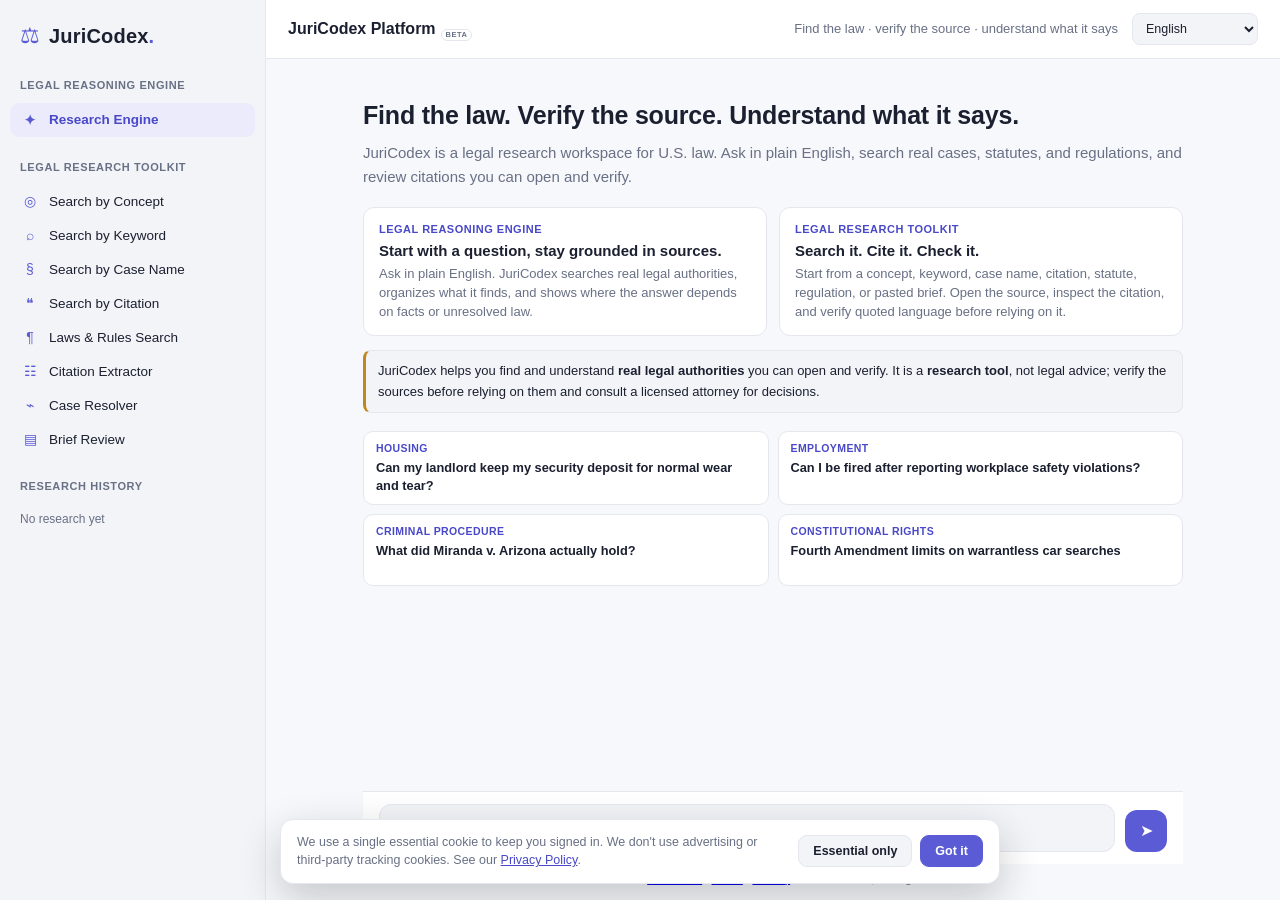
==== commit a5b9a3c9: "content: add resources index" ====
--- a/web/index.html
+++ b/web/index.html
@@ -18,7 +18,7 @@
        serves this frontend and the /api/* routes from the same host, so all
        requests, cookies and the OAuth callback stay first-party. -->
   <meta name="leagle-api-base" content="" />
-  <link rel="stylesheet" href="style.css?v=20260613c" />
+  <link rel="stylesheet" href="style.css?v=20260613f" />
 </head>
 <body>
   <div class="app">
@@ -168,6 +168,6 @@
     </div>
   </div>
 
-  <script src="app.js?v=20260613c"></script>
+  <script src="app.js?v=20260613f"></script>
 </body>
 </html>
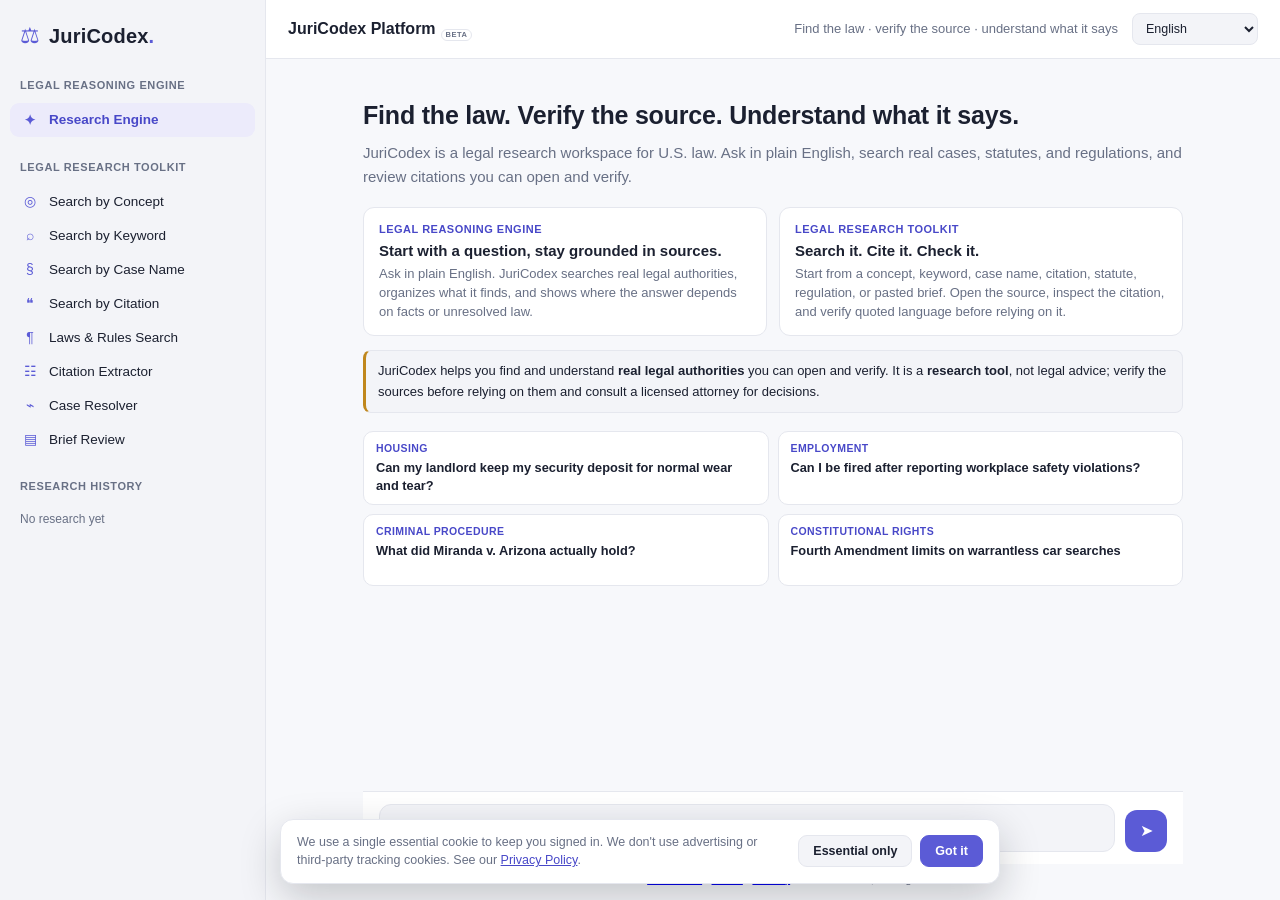
==== commit bd8fbb13: "feat: keep chat jobs running across refresh" ====
--- a/web/index.html
+++ b/web/index.html
@@ -18,7 +18,7 @@
        serves this frontend and the /api/* routes from the same host, so all
        requests, cookies and the OAuth callback stay first-party. -->
   <meta name="leagle-api-base" content="" />
-  <link rel="stylesheet" href="style.css?v=20260613f" />
+  <link rel="stylesheet" href="style.css?v=20260613g" />
 </head>
 <body>
   <div class="app">
@@ -168,6 +168,6 @@
     </div>
   </div>
 
-  <script src="app.js?v=20260613f"></script>
+  <script src="app.js?v=20260613g"></script>
 </body>
 </html>
